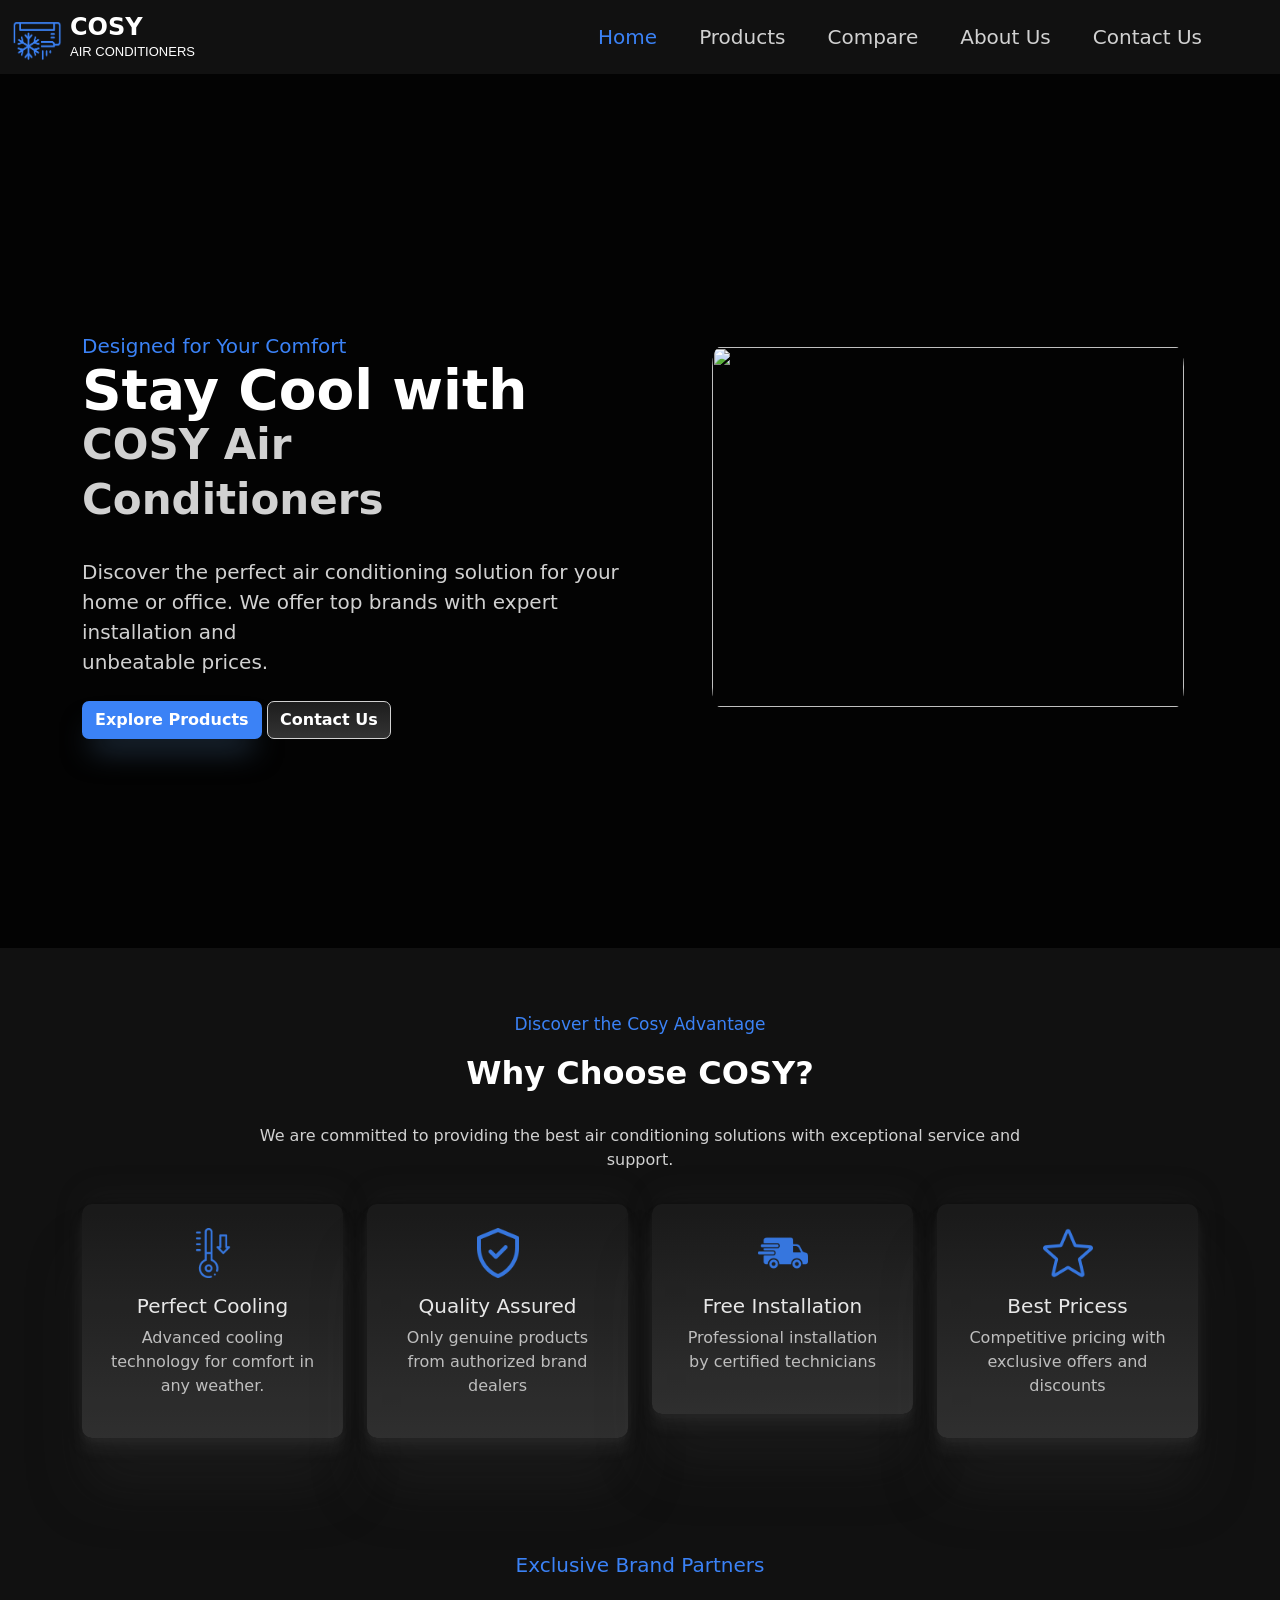
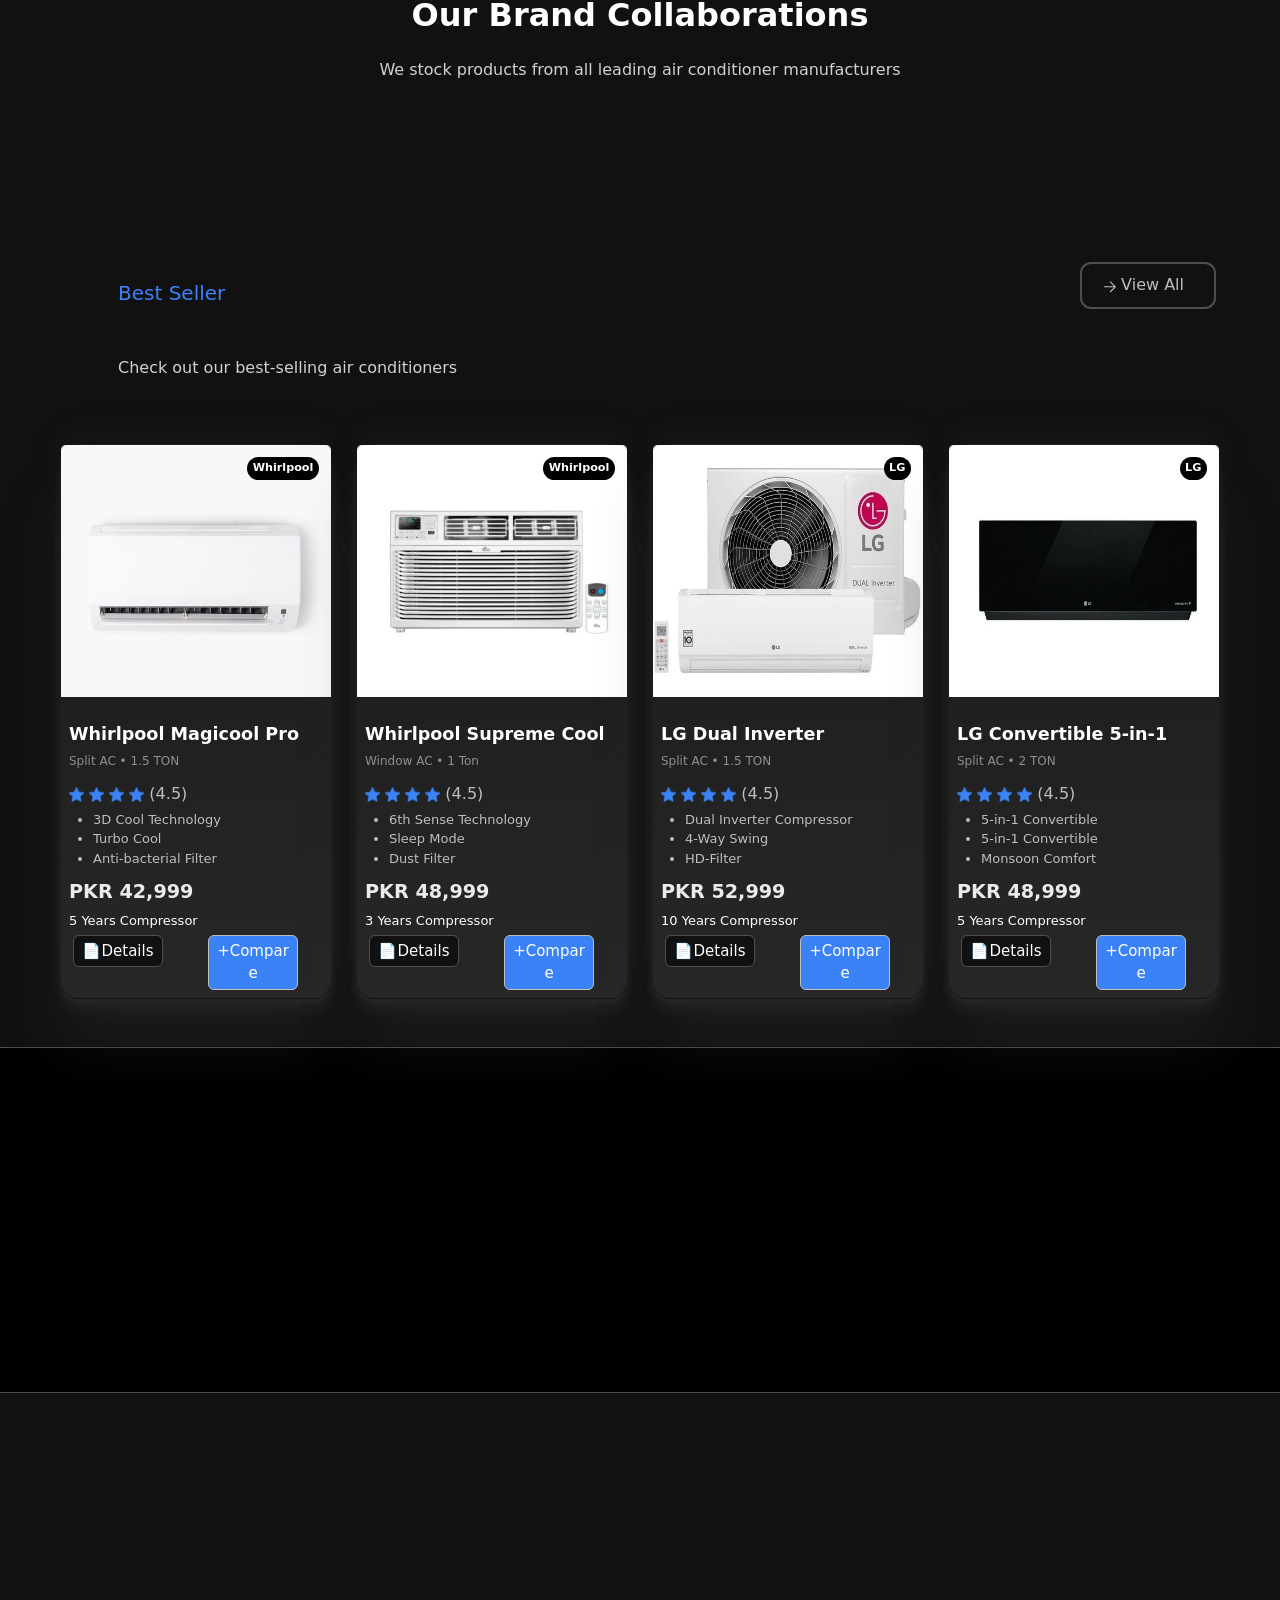
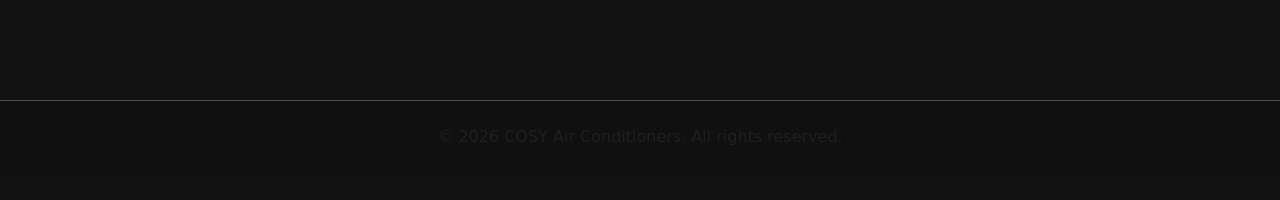
==== index.html @ 0a673ce6 "version" ====
<!DOCTYPE html>
<html lang="en">
<head>
    <meta charset="UTF-8">
    <meta name="viewport" content="width=device-width, initial-scale=1.0">
    <title>COSY AIR CONDITIONERS</title>
    <link href="https://cdn.jsdelivr.net/npm/bootstrap@5.0.2/dist/css/bootstrap.min.css" rel="stylesheet" integrity="sha384-EVSTQN3/azprG1Anm3QDgpJLIm9Nao0Yz1ztcQTwFspd3yD65VohhpuuCOmLASjC" crossorigin="anonymous">
    <link rel="stylesheet" href="Styles.css">
    <link href="https://unpkg.com/aos@2.3.1/dist/aos.css" rel="stylesheet">

</head>
<body style=" background-color: rgb(17, 17, 17);">
    <script src="https://cdn.jsdelivr.net/npm/bootstrap@5.0.2/dist/js/bootstrap.bundle.min.js" integrity="sha384-MrcW6ZMFYlzcLA8Nl+NtUVF0sA7MsXsP1UyJoMp4YLEuNSfAP+JcXn/tWtIaxVXM" crossorigin="anonymous"></script>
    <script src="jquery-3.7.1.min.js"></script>
    <script src="script.js"></script>

    <!-- Nabar Start  -->
    <nav >
      <nav class="navbar navbar-expand-lg navbar-dark fixed-top "id=navbar data-aos="fade-down">
      <div class="container-fluid">
  <img  class="nav-logo mt-2 " src="LOGO (1).png" alt="Logo">
        <a class="navbar-brand ms-2" href="#" id="navbar-brand"><h4 class="logo-head mb-0 mt-0">COSY</h4><p class="logo-text mb-0 mt-0 ">AIR CONDITIONERS</p></a>
        
        <button class="navbar-toggler me-3" type="button" data-bs-toggle="collapse" data-bs-target="#navbarNavAltMarkup" aria-controls="navbarNavAltMarkup" aria-expanded="false" aria-label="Toggle navigation">
          <span class="navbar-toggler-icon"></span>
        </button>
        <div class="collapse navbar-collapse" id="navbarNavAltMarkup">
          <div class="navbar-nav ms-auto me-5" id="navbar-nav">
            <a class="nav-link active" aria-current="page" href="Index.html" id="nav-link-active">Home</a>
            <a class="nav-link active" aria-current="page" href="Products.html" id="nav-link">Products</a>
            <a class="nav-link active" aria-current="page" href="Compare.html" id="nav-link">Compare</a>
            <a class="nav-link active" aria-current="page" href="About us.html" id="nav-link">About Us</a>
            <a class="nav-link active" aria-current="page" href="Contact us.html" id="nav-link">Contact Us</a>
        
          </div>
        </div>
      </div>
    </nav>
    </nav>
    <!-- Nabar End  -->

    <!-- Hero Section Start -->  
      <section class="  hero pt-5">
  <div class="container-fluid img-overlay">
     <div class="container">
      <div class="row">
      
         <!-- Leftt Side  -->

        <div class="col-md-6" id="hero-left-side">

    
    <p class="hero-strip  mb-1 " data-aos="fade-up"
    data-aos-anchor-placement="center-bottom">Designed for Your Comfort</p>
    <h1 class="hero-h1 mt-1 m" data-aos="fade-up"
    data-aos-anchor-placement="center-bottom">Stay Cool with<br> <span class="hero-span ">COSY Air <br> Conditioners</span></h1>
    <br>
    <p class="hero-para mb-4" data-aos="fade-up"
    data-aos-anchor-placement="center-bottom">Discover the perfect air conditioning solution for your home or office. We offer top brands with expert installation and<br> unbeatable prices.<p>
            <button data-aos="flip-left"
            data-aos-anchor-placement="center-bottom"  type="button" class="btn sub-btn1 ">
        <a class="compare-btn" href="Products.html">Explore Products </a>
        </button>
           <button data-aos="flip-right"
           data-aos-anchor-placement="center-bottom" type="button" class="btn sub-btn2 ">
        <a class=" contact-btn" href="Contact us.html"> Contact Us</a>
        </button>
 


        </div>

         <!-- Right Side  -->

        <div class="col-md-6 ms-5   " id="hero-right-side">
          <div class="container">
            <div class="row">
              <div class="col-md-12"></div>
              <img src="https://i.pinimg.com/736x/30/86/24/308624066926e980fd1c8924af1fbe04.jpg" alt="" clasS="hero-right-img mt-3" data-aos="fade-left">
            </div>
          </div>
        </div>


      </div>
     </div>

</div>
  </section>
    <!-- Hero Section End -->

     <!-- Home Card Start  -->
       <section class="home-card mt-5 mb-3">
  <p class="home-card-strip mt-3" data-aos="fade-up">Discover the Cosy Advantage</p>
  
    <h2 class="home-card-h2 " data-aos="fade-up">Why Choose COSY?</h2>
    <br>
    <p class="home-card-para " data-aos="fade-up">We are committed to providing the best air conditioning solutions with exceptional service and  <br> support.</p>
    
    </section>
<!-- card  -->
      <section>
        
          <div class="container" id="card-container">
            <div class="row g-4" id="row-card">

<!-- card-1 -->

              <div class="col-12 col-md-3" id="detail-card" data-aos="zoom-in-up">
<div class="like-dislike-container" id="home-card">
  <img  class="card-icon mb-3" src="thermometer.png" alt="">
	<h5 class="text-head">Perfect Cooling </h5>
	<p class="text-content">Advanced cooling technology for comfort in any weather.</p>				

</div>
</div>
<!-- card-2 -->

              <div class="col-12 col-md-3" id="detail-card" data-aos="zoom-in-up">
<div class="like-dislike-container "id="home-card">
  <img  class="card-icon mb-3" src="verified.png" alt="">
	<h5 class="text-head">Quality Assured </h5>
	<p class="text-content">Only genuine products from authorized brand dealers</p>				

</div>
</div>
<!-- card-3 -->

              <div class="col-12 col-md-3" id="detail-card" data-aos="zoom-in-up">
<div class="like-dislike-container" id="home-card">
  <img  class="card-icon mb-3" src="delivery-van.png" alt="">
	<h5 class="text-head">Free Installation </h5>
	<p class="text-content">Professional installation by certified technicians</p>				

</div>
</div>
<!-- card-4 -->

              <div class="col-12 col-md-3"id="detail-card" data-aos="zoom-in-up">
<div class="like-dislike-container"id="home-card">
  <img  class="card-icon mb-3" src="star.png" alt="">
	<h5 class="text-head">Best Pricess</h5>
	<p class="text-content">Competitive pricing with exclusive offers and discounts</p>				

</div>
</div>


</div>
</div>
</section>
     <!-- Home Card End  -->


     <!-- partner brands start -->
      <section class="partner-brands mt-5 pb-5 pt-5 ">
  <p class="brands-strip mt-3" data-aos="fade-up">Exclusive Brand Partners</p>
    <h2 class="brands-h2 mb-0" data-aos="fade-up">Our Brand Collaborations</h2>
    <br>
    <p class="brands-para mb-4 " data-aos="fade-up">We stock products from all leading air conditioner manufacturers</p>
    <div class="brands-btn ">
  <a href="Products.html">   <button class="brands" data-aos="zoom-in-up">Whirlpool</button> </a> 
    <a href="Products.html">  <button class="brands" data-aos="zoom-in-up">LG</button></a> 
   <a href="Products.html">  <button class="brands" data-aos="zoom-in-up">Samsung</button></a> 
   <a href="Products.html">  <button class="brands" data-aos="zoom-in-up">Daikin</button></a> 
    <a href="Products.html">  <button class="brands" data-aos="zoom-in-up">Voltas</button></a> 
   <a href="Products.html">  <button class="brands" data-aos="zoom-in-up">Blue Star</button></a> 
  </div>


    </section>

     <!-- partner brands end -->

     <!-- Featured Product  -->
      <section class="featured products">
      <div class="container">
        <div class="row">
<div class="col-lg-10 col-md-12 col-12 ps-lg-5 mt-md-5">
         <div class="Feature-text  ">
  <p class="brands-strip mt-3" data-aos="fade-up">Best Seller</p>

    <h2 class="Feature-h2 " data-aos="fade-up">Featured Products</h2>
    <br>
    <p class="Feature-para mt-0   " data-aos="fade-up">Check out our best-selling air conditioners</p>
    
         </div>
    </div>

    <div class="col-lg-2 col-md-12 col-12">
      <div class="view-all-btn mt-5 ms-5">
<button class="view-all">

  
  <svg xmlns="http://www.w3.org/2000/svg" fill="none" viewBox="0 0 24 24" stroke-width="1.5" stroke="currentColor" class="w-6 h-6">
    <path stroke-linecap="round" stroke-linejoin="round" d="M4.5 12h15m0 0l-6.75-6.75M19.5 12l-6.75 6.75"></path>
  </svg>

  <a href="Products.html" class="view-link">
  <div class="text-btn">
    
    View All
  </div>
</a>
</button>
</div>
    </div>
    </div>
    </div>
     </section> 


     <!-- cards  -->
      <div class="row mt-5 mb-5 ms-5 me-5"  data-aos="fade-up">


        <!-- card 1 -->
        <div class="col-md-3">
          <div class="card" id="cards" >
            <img src="product 1.jpeg" class="card-img-top" alt="..." id="card-img">
         
              <div class="card__content">
    <div class="card__badge">Whirlpool</div>
    <div class="card__text">
      <p class="card__title ms-2 mt-4">Whirlpool Magicool Pro</p>
      <p class="card__description ms-2">Split AC • 1.5 TON</p>
      <p class="rate-stars mb-0 ms-2 mt-2">
        <img src="Cards rating star.png" alt="" class="star-rating"> 
        <img src="Cards rating star.png" alt="" class="star-rating">
        <img src="Cards rating star.png" alt="" class="star-rating">
        <img src="Cards rating star.png" alt="" class="star-rating">   (4.5)

      </p>
      <ul class="card-list mb-0  ">
        <li>3D Cool Technology</li>
        <li>Turbo Cool</li>
        <li>Anti-bacterial Filter</li>
      </ul>
        
      <h3 class="card__price mt-2 mb-1 ms-2">PKR 42,999</h3>

      <p class="caption mb-0 ms-2">5 Years Compressor</p>
      <div class="btn-div pb-2">
        <div class="container">
          <div class="row" id=>
            <div class="col-md-6">
      <button type="button" class="btn-card-1 pt-1 pb-1 ">📄Details</button>

            </div>

            <div class="col-md-6">
              <a href="Compare.html">
      <button type="button" class="btn-card-2 pt-1 pb-1 ">+Compare</button>
    </a>
              
            </div>

          </div>
        </div>
      </div>
 
 
    </div>
  </div>

          </div>

        </div>
        <!-- card 1 -->

          <!-- card 2 -->
        <div class="col-md-3">
          <div class="card" id="cards" >
            <img src="product 2.jpeg" class="card-img-top" alt="..." id="card-img">
         
              <div class="card__content">
    <div class="card__badge">Whirlpool</div>
    <div class="card__text">
      <p class="card__title ms-2 mt-4"> Whirlpool Supreme Cool</p>
      <p class="card__description ms-2"> Window AC • 1 Ton</p>
      <p class="rate-stars mb-0 ms-2 mt-2">
        <img src="Cards rating star.png" alt="" class="star-rating"> 
        <img src="Cards rating star.png" alt="" class="star-rating">
        <img src="Cards rating star.png" alt="" class="star-rating">
        <img src="Cards rating star.png" alt="" class="star-rating">   (4.5)

      </p>
     
      <ul class="card-list mb-0  ">
        <li>6th Sense Technology</li>
        <li>Sleep Mode</li>
        <li>Dust Filter</li>
      </ul>
        
      <h3 class="card__price  mt-2 mb-1 ms-2">PKR  48,999</h3>

      <p class="caption mb-0 ms-2">3 Years Compressor</p>
      <div class="btn-div pb-2">
        <div class="container">
          <div class="row">
            <div class="col-md-6">
      <button type="button" class="btn-card-1 pt-1 pb-1 ">📄Details</button>

            </div>

            <div class="col-md-6">
              <a href="Compare.html">
                <button type="button" class="btn-card-2 pt-1 pb-1 ">+Compare</button>
              </a>
              
            </div>

          </div>
        </div>
      </div>
 
 
    </div>
  </div>

          </div>

        </div>
          <!-- card 2 -->

            <!-- card 3 -->
                  <div class="col-md-3">
          <div class="card" id="cards" >
            <img src="product 3.jpeg" class="card-img-top" alt="..." id="card-img">
         
              <div class="card__content">
    <div class="card__badge">LG</div>
    <div class="card__text">
      <p class="card__title ms-2 mt-4">LG Dual Inverter</p>
      <p class="card__description ms-2">Split AC • 1.5 TON</p>
      <p class="rate-stars mb-0 ms-2 mt-2">
        <img src="Cards rating star.png" alt="" class="star-rating"> 
        <img src="Cards rating star.png" alt="" class="star-rating">
        <img src="Cards rating star.png" alt="" class="star-rating">
        <img src="Cards rating star.png" alt="" class="star-rating">   (4.5)

      </p>
      <ul class="card-list mb-0  ">
        <li> Dual Inverter Compressor </li>
        <li> 4-Way Swing</li>
        <li> HD-Filter </li>
      </ul>
        
      <h3 class="card__price  mt-2 mb-1 ms-2">PKR 52,999</h3>

      <p class="caption mb-0 ms-2">10 Years Compressor</p>
      <div class="btn-div pb-2">
        <div class="container">
          <div class="row">
            <div class="col-md-6">
      <button type="button" class="btn-card-1 pt-1 pb-1 ">📄Details</button>

            </div>

            <div class="col-md-6">
              <a href="Compare.html">
                <button type="button" class="btn-card-2 pt-1 pb-1 ">+Compare</button>
              </a>
            </div>

          </div>
        </div>
      </div>
 
 
    </div>
  </div>

          </div>

        </div>
        <!-- card 3 -->

          <!-- card 4 -->
                 <div class="col-md-3">
          <div class="card" id="cards" >
            <img src="product 4.jpeg" class="card-img-top" alt="..." id="card-img">
         
              <div class="card__content">
    <div class="card__badge">LG</div>
    <div class="card__text">
      <p class="card__title ms-2 mt-4">LG Convertible 5-in-1</p>
      <p class="card__description ms-2">Split AC • 2 TON</p>
      <p class="rate-stars mb-0 ms-2 mt-2">
        <img src="Cards rating star.png" alt="" class="star-rating"> 
        <img src="Cards rating star.png" alt="" class="star-rating">
        <img src="Cards rating star.png" alt="" class="star-rating">
        <img src="Cards rating star.png" alt="" class="star-rating">  (4.5)
      </p>
      <ul class="card-list mb-0  ">
        <li>5-in-1 Convertible</li>
        <li>5-in-1 Convertible</li>
        <li>Monsoon Comfort</li>
      </ul>
        
      <h3 class="card__price mt-2 mb-1 ms-2">PKR 48,999</h3>

      <p class="caption mb-0 ms-2">5 Years Compressor</p>
      <div class="btn-div pb-2">
        <div class="container">
          <div class="row">
            <div class="col-md-6">
      <button type="button" class="btn-card-1 pt-1 pb-1 ">📄Details</button>

            </div>

            <div class="col-md-6">
              <a href="Compare.html">
                <button type="button" class="btn-card-2 pt-1 pb-1 ">+Compare</button>
              </a>
              
            </div>

          </div>
        </div>
      </div>
 
 
    </div>
  </div>

          </div>

        </div>
          <!-- card 4-->



      </div>

    <!-- cards  -->


      
      <!-- Featured Product  -->

        <!-- Sub-footer Start -->

 <section class="sub-footer  pt-5 mt-5  pb-5">

  <p class="brands-strip mt-3" data-aos="fade-up"> Helping You Choose Better</p>
  
    <h2 class="sub-footer-h2  mb-0" data-aos="fade-up" >Need Help Choosing?</h2>
    <br>
    <p class="sub-footer-para mb-4 " data-aos="fade-up">Our expert team is here to help you find the perfect air conditioner for your space. Contact us <br> for personalized recommendations<p>
      <button  type="button" class="btn sub-btn1" data-aos="flip-left">
        <a class="compare-btn" href="Compare.html">Compare Product</a>
        </button>
           <button  type="button" class="btn sub-btn2" data-aos="flip-right">
        <a class=" contact-btn" href="Contact us.html"> Get in Touch</a>
        </button>
    
 


  </section>

    <!-- Sub-footer End -->

    <!--  Main-Footer Start  -->
<footer class="text-center text-lg-start  text-muted pt-3" style="  background-color: rgb(17, 17, 17); border-top: 1px solid rgb(78, 78, 78);" >
  <!-- Section: Social media -->

  <!-- Section: Links  -->
  <section class="">
    <div class="container text-left text-md-start mt-5 ">
      <!-- Grid row -->
      <div class="row mt-3">
        <!-- Grid column -->
        <div class="col-lg-6 col-md-12 col-12 ms-0 " id="company-section" data-aos="fade-up">
          <!-- Content -->
          <h4 class="text-uppercase fw-bold mb-0 " >
            <i class="fas fa-gem me-0"></i>COSY
          </h4>
          <h5 class=" text-uppercase mb-3"> Air Conditioners</h5>
          <p class="footer-text">
          Your trusted partner for premium air conditioning solutions. We offer <br> a wide range of ACs from top brands with expert installation and after-<br>sales service
          </p>
        </div>
        <!-- Grid column -->

        <!-- Grid column -->
        <!-- <div class="col-md-2 col-lg-2 col-xl-2 mx-auto mb-4">
    
        </div> -->
        <!-- Grid column -->

        <!-- Grid column -->
        <div class="col-lg-3 col-md-12 col-12" data-aos="fade-up">
          <!-- Links -->
          <h6 class="text-uppercase fw-bold mb-4 ">
            Quick links
          </h6>
          <p  class="footer-text">
            <a href="Index.html" class="text-reset" id="home" >Home</a>
          </p>
          <p class="footer-text">
            <a href="Products.html" class="text-reset">Products</a>
          </p>
          <p class="footer-text">
            <a href="Compare.html" class="text-reset">Compare</a>
          </p>
          <p class="footer-text">
            <a href="About us.html" class="text-reset">About Us</a>
          </p>
             <p class="footer-text">
            <a href="Contact us.html" class="text-reset">Contact Us</a>
          </p>
        </div>
        <!-- Grid column -->

        <!-- Grid column -->
        <div class="col-lg-3 col-md-12 col-12" data-aos="fade-up">
          <!-- Links -->
          <h6 class="text-uppercase fw-bold mb-4">Contact</h6>
          <p class="footer-text"><i class="fas fa-home me-3"></i> 123 Cooling Street, AC Market,</p>
          <p class="footer-text">
            <i class="fas fa-envelope me-3"></i>
            info@example.com
          </p>
          <p class="footer-text" style="color: rgb(59, 130, 246);"><i class="fas fa-phone me-3"></i> + 01 234 567 88</p>
          <p class="footer-text" style="color: rgb(59, 130, 246);"><i class="fas fa-print me-3"></i> + 01 234 567 89</p>
        </div>
        <!-- Grid column -->
      </div>
      <!-- Grid row -->
    </div>
  </section>
  <!-- Section: Links  -->

  <!-- Copyright -->
  <div class="text-center p-4" style="background-color: rgba(0, 0, 0, 0.05); border-top: 1px solid rgb(78, 78, 78);">
    © 2026 COSY Air Conditioners. All rights reserved.
    <!-- <a class="text-reset fw-bold" href="https://mdbootstrap.com/"> COSY Air Conditioners. All rights reserved.</a> -->
  </div>
  <!-- Copyright -->
</footer>
    <!-- Main-Footer End  -->
    <script src="https://unpkg.com/aos@2.3.1/dist/aos.js"></script>
    <script>
      AOS.init();
    </script>
</body>
</html>
---- Styles.css ----
*{
  
  text-decoration: none;

}

/* =================  Home page CSS  ================= */


/*======= Navbar CSS =======*/
.nav-logo{
  width: 50px;
  height: 40px;
 
}
  .logo-head{
    font-weight: bold;
    
  }
  .logo-text{
    font-weight: 100;
    font-size: 13px;
    font-family: 'Gill Sans', 'Gill Sans MT', Calibri, 'Trebuchet MS', sans-serif;
  }

#navbar{
  background-color:rgb(17, 17, 17) ;
  
}


.navbar-toggler{
border: none;

}


.navbar-toggler-icon{
height: 20px;
width: 20px;
}
#navbar-nav{
  gap: 6px;
}
#navbar-brand{
  color: white;
  font-weight: bold;
  font-size: 17;
}

#nav-link{

  color: rgb(209, 209, 209);
  font-weight: 400;
 padding: 6px 18px;
 font-size: 20px;
  
}
#nav-link:hover{
  
  color:rgb(59, 130, 246);
  border-radius: 6px;
 padding: 6px 18px;

}
#nav-link-active{
 font-size: 20px;

  font-weight: 400;
 padding: 6px 18px;
 color:rgb(59, 130, 246);

 padding: 6px 18px;
  
}

/*======= Navbar CSS =======*/


/*======= Hero section CSS =======*/

.hero{
  width: 100%;


  background-image: url(https://i.pinimg.com/1200x/a2/39/94/a23994071dffbfa334f370341080cb1c.jpg);
  color: white;
  /* text-align: center; */
  background-size: cover;
  /* background-position:center; */
  display: flex;
flex-direction: column;
  justify-content: center;
  align-items: start;

}
.hero-logo{
  width: 30px;
  height: 20px;
}
.img-overlay{
  width: 100%;
  height: 100vh;
  background-color:rgb(0, 0, 0, 0.8) ;
  display: flex;
  flex-direction: column;
  justify-content: center;
  align-items: start;
  padding-top: 90px;

}


  

.hero-h1{
  font-size: 55px;
/* font-family:'Franklin Gothic Medium', 'Arial Narrow', Arial, sans-serif; */
  font-weight:bold;
   color: white; 
   line-height: 50px;

  
}
.hero-span{
  font-size: 42px;
/* font-family:'Franklin Gothic Medium', 'Arial Narrow', Arial, sans-serif; */
  font-weight:bold;
  color: rgb(209, 209, 209);
   line-height: 50px;

  
}

  .hero-para{
/* font-family:'Segoe UI', Tahoma, Geneva, Verdana, sans-serif; */
font-size: 20px;
  color: rgb(209, 209, 209);

  }
  .hero-strip{
    /* font-family:Verdana, Geneva, Tahoma, sans-serif; */
font-size: 20px;
font-weight: 400;
color:rgb(59, 130, 246);
 
  
  

  }

  #hero-right-side{
    width: 520px;    
  }

.hero-right-img{
   
 
  height: 40vh;
  border-radius: 20px;
}



/*======= Hero section CSS =======*/


/*======= Home Detail Cards CSS =======*/

.home-card{
  width: 100%;
  color:white ;
  text-align: center;
  background-size: cover;
  /* background-position:center; */
  display: flex;
flex-direction: column;
  justify-content: center;
  align-items: center;

}

.home-card-strip{
    /* font-family:Verdana, Geneva, Tahoma, sans-serif; */
font-size: 17px;
font-weight: 400;
color:rgb(59, 130, 246);
 

  }
.home-card-h2{
  font-weight: bold;
}
.home-card-h2:hover{
  color:rgb(59, 130, 246);
 
}
.home-card-para{
  color:rgb(209, 209, 209) ;

}
#detail-card {

  transition: transform 0.4s ease;
}

#detail-card:hover{
  transform: scale(1.1);



}




/* cards  */
/* From Uiverse.io by Li-Deheng */ 
.like-dislike-container {
  --dark-grey: #c2c1c1;
  --middle-grey: #767676;
  --lightest-grey: linear-gradient(#1b1b1b,#333333);
  --border-radius-main: 10px;
  --border-radius-icon: 50px;
  position: relative;
  display: flex;
  text-align: center;
  flex-direction: column;
  align-items: center;
  cursor: default;
  color: var(--dark-grey);
  opacity: .9;
  margin: auto;
  padding: 1.5rem;
  font-weight: 600;
  background: var(--lightest-grey);
  max-width: max-content;
  border-radius: var(--border-radius-main);
  box-shadow: rgba(53, 53, 53, 0.25) 0px 54px 55px, rgba(73, 73, 73, 0.12) 0px -12px 30px, rgba(73, 73, 73, 0.12) 0px 4px 6px, rgba(110, 110, 110, 0.17) 0px 12px 13px, rgba(0, 0, 0, 0.09) 0px -3px 5px;;
  transition: .2s ease all;
}

.like-dislike-container:hover {
  box-shadow: rgba(53, 53, 53, 0.25) 0px 54px 55px, rgba(73, 73, 73, 0.12) 0px -12px 30px, rgba(73, 73, 73, 0.12) 0px 4px 6px, rgba(110, 110, 110, 0.17) 0px 12px 13px, rgba(0, 0, 0, 0.09) 0px -3px 5px;;


}

.like-dislike-container .tool-box {
  position: absolute;
  display: flex;
  align-items: center;
  justify-content: center;
  width: 2.5rem;
  height: 2.5rem;
  top: 0;
  right: 0;
  border-radius: var(--border-radius-main);
  
}

.like-dislike-container .btn-close {
  display: flex;
  align-items: center;
  justify-content: center;
  text-align: center;
  width: .8rem;
  height: .8rem;
  color: transparent;
  font-size: 0;
  cursor: pointer;
  background-color: #ff000080;
  border: none;
  border-radius: var(--border-radius-main);
  transition: .2s ease all;
  
}

.like-dislike-container .btn-close:hover {
  width: 1rem;
  height: 1rem;
  font-size: 1rem;
  color: #ffffff;
  background-color: #ff0000cc;
  box-shadow: var(--shadow-active);
  
}

.like-dislike-container .btn-close:active {
  width: .9rem;
  height: .9rem;
  font-size: .9rem;
  color: #ffffffde;
  --shadow-btn-close: 0 3px 3px 0 #00000026;
  box-shadow: var(--shadow-btn-close);

}


  #home-card:hover{

  border: 1px solid rgb(59, 130, 246) ;
  }
  .text-head{
    color: white;
  }
  .text-content{
    font-weight: 100;
    color: rgb(209, 209, 209);
  }
  .card-icon{

    width: 50px;
    height: 50px;
  }

/*======= Home Detail Cards CSS =======*/


/*======= Home Products CSS =======*/

.partner-brands{
  width: 100%;

  color:white ;
  text-align: center;
  background-size: cover;
  /* background-position:center; */
  display: flex;
flex-direction: column;
  justify-content: center;
  align-items: center;

}
.brands-strip{
    /* font-family:Verdana, Geneva, Tahoma, sans-serif; */
font-size: 20px;
font-weight: 400;
   color:rgb(59, 130, 246); 
  
  

  }
.brands-h2{
  font-weight: bold;
}

.brands-para{
color: rgb(209, 209, 209);

}
.brands-btn{
  display: flex;
gap: 40px;
flex-wrap: wrap;

  
}



/* btn  */
/* From Uiverse.io by e-coders */ 
.brands {
  --lightest-grey: linear-gradient(#000000,#222222);

 appearance: none;
 border-radius: 0.900rem;
 box-sizing: border-box;
  color:rgb(190, 190, 190);


 cursor: pointer;
 display: inline-block;
 font-family: Roobert,-apple-system,BlinkMacSystemFont,"Segoe UI",Helvetica,Arial,sans-serif,"Apple Color Emoji","Segoe UI Emoji","Segoe UI Symbol";
 font-size: 16px;
 background: var(--lightest-grey);
 
 border: 1px solid rgb(190, 190, 190);
 font-weight: 600;
 line-height: normal;
 margin: 0;
 min-height: 3.75em;
 min-width: 0;
 outline: none;
 padding: 1em 2.3em;
 text-align: center;
 text-decoration: none;
 transition: all 300ms cubic-bezier(.23, 1, 0.32, 1);
 user-select: none;
 -webkit-user-select: none;
 touch-action: manipulation;
 will-change: transform;
}

.brands:disabled {
 pointer-events: none;
}

.brands:hover {
  background-color: transparent;

 color: #fff;

border: 1px solid rgb(59, 130, 246);


 box-shadow: rgba(0, 0, 0, 0.25) 0 8px 15px;
 transform: translateY(-2px);
}

.brands:active {
 box-shadow: none;
 transform: translateY(0);
}
/* btn  */


/*======= Home Products CSS =======*/


/*======= Feature Products CSS =======*/


.Feature-text{
  color:white;
  width: 100%;
margin-left: 0px;
  text-align: left;
  background-size: cover;
  /* background-position:center; */
  display: flex;
flex-direction: column;
  justify-content: center;
  align-items: start;

}
.Feature-h2{
  font-weight: bolder;
  line-height: 0;
}
.Feature-h2:hover{ 
  color: rgb(59, 130, 246);

}
.Feature-para{
color: rgb(209, 209, 209);


}
/* Learn More btn  */
/* From Uiverse.io by reshades */ 


.view-all {
color: white;
  background-color:transparent;
  border: 2px solid  rgb(78, 78, 78);
  
  width: 8.5em;
  height: 2.9em;
  border-radius: 11px;
  text-align: right;
  transition: all 0.6s ease;
}

.view-all:hover {
background-color: rgb(209, 209, 209);
  /* border: 1px solid  rgb(59, 130, 246); */
color:rgb(17, 17, 17); 
  cursor: pointer;
}

.view-all svg {
  width: 1.1em;

  margin: 0.3em 0.8em 1em;
  position: absolute;
  display: flex;
  transition: all 0.6s ease;
  color:rgb(190, 190, 190);



}
.view-all:hover a{
  color: rgb(17, 17,17);
}

.view-all:hover svg {
  transform: translateX(5px);
color:rgb(17, 17, 17); 


}

.text-btn {
  margin: 0 1.5em;

}
.view-link{
  text-decoration: none;
  color:rgb(190, 190, 190);

}






/*==== Cards CSS ====*/

#cards{
  background: linear-gradient(rgb(26, 26, 26),rgb(39, 39, 39));
  border-radius: 20px;
  transition: transform 0.4s ease;
  box-shadow: rgba(53, 53, 53, 0.25) 0px 54px 55px, rgba(73, 73, 73, 0.12) 0px -12px 30px, rgba(73, 73, 73, 0.12) 0px 4px 6px, rgba(110, 110, 110, 0.17) 0px 12px 13px, rgba(0, 0, 0, 0.09) 0px -3px 5px

  }


  .card__badge {
  position: absolute;
  top: 12px;
  right: 12px;
  background:rgb(0, 0, 0);
  color:rgb(255, 255, 255) ;
  padding: 0.25em 0.5em;
  border-radius: 999px;
  font-size: 0.7em;
  font-weight: 700;


}

#cards:hover{
  transform: scale(1.1);
box-shadow: rgba(46, 46, 46, 0.48) 6px 2px 16px 0px, rgba(70, 70, 70, 0.8) -6px -2px 16px 0px;

}

.card-img-top{
  height: 28vh;
}


.card__text {
  display: flex;
  flex-direction: column;
  gap: 0.25em;
}

.card__title {
  color: white;
  font-size: 1.1em;
  margin: 0;
  font-weight: 700;
  transition: all 0.3s ease;
}

.star-rating{
  width: 15px;
  height: 15px;
}
.rate-stars{
  color: rgb(190, 190, 190);
}
.card__description {
  color: rgb(190, 190, 190);
  font-size: 0.75em;
  margin: 0;
  opacity: 0.7;
  transition: all 0.3s ease;
}

.card__footer {
  display: flex;
  justify-content: space-between;
  
  align-items: center;
  margin-top: auto;
}
.card-list{
  font-size: 13px;
  color: rgb(190, 190, 190);

}
.card__price {
  font-weight: 700;
  color: rgb(235, 235, 235);

  font-size: 1.2em;
  transition: all 0.3s ease;
}
.caption{
  font-size: 13px;
  color: rgb(255, 255, 255);


}
.btn-card-1{
  font-weight: 400; 
  font-size: 15px;
  background-color:rgb(17, 17, 17);
  color: white;
  border: 1px solid rgb(78, 78, 78);
  width: 90px; 
margin-left:0 ;
border-radius: 6px;

}
.btn-card-1:hover{ 
  border: 1px solid rgb(59, 130, 246);


}

.btn-card-2{
  font-weight: 400; 
  font-size: 15px;
  color: white;
  background-color: rgb(59, 130, 246);
  border: 1px solid rgb(190, 190, 190);
  width: 90px; 
  border-radius: 6px;

}
.btn-card-2:hover{ 
  background-color: rgb(17, 17, 17);
  border: 1px solid rgb(59, 130, 246);
  color: white;
}
#btn-container{
  margin-left: 0;
}





/*====  Cards CSS ====*/

/*======= Feature Products CSS =======*/


/*======= Sub Footer CSS =======*/

.sub-footer{
  width: 100%;
background-color: black;
  
  text-align: center;
  background-size: cover;
  /* background-position:center; */
  display: flex;
flex-direction: column;
  justify-content: center;
  align-items: center;

   border-top: 1px solid rgb(78, 78, 78);
   

}
.sub-footer-h2{
  color: white;
  font-size: 30px;
  font-weight: bolder;
  
}
.sub-footer-para{
color: rgb(209, 209, 209);
  
}
.sub-btn1{
  background-color: rgb(59, 130, 246) ;
  border-radius: 7px;
 box-shadow: rgb(38, 57, 77) 0px 20px 30px -10px;
}
.sub-btn1:hover{

  border: 1px solid rgb(59, 130, 246);
  --lightest-grey: linear-gradient(#1d1d1d,#333333);
background: var(--lightest-grey);
  box-shadow: rgb(38, 57, 77) 0px 20px 30px -10px;
}

.sub-btn2{
  --lightest-grey: linear-gradient(#1d1d1d,#333333);
  background: var(--lightest-grey);
  border-radius: 7px;
  

  border: 1px solid rgba(209, 209, 209);
}
.sub-btn2:hover{
  background-color:rgba(46, 46, 46, 0.8) ;
  border: 1px solid rgb(59, 130, 246) ;
}
.compare-btn{
  color:white  ;
  font-weight:600;
  text-decoration: none;
}
.compare-btn:hover{
  color:white  ;

  
}
.contact-btn{
  color:rgb(255, 255, 255);
  font-weight:600;

  text-decoration: none;
}
.contact-btn:hover{
  color:rgb(255, 255, 255);

}

/*======= Sub Footer CSS =======*/



/*======= Main Footer CSS =======*/

.text-reset{
  text-decoration: none;
  

}
.text-reset:hover{
text-decoration: underline solid rgb(59, 130, 246);
  
 }

.text-uppercase{
color:white;

}
.footer-text{
  color: rgb(209, 209, 209);
}

/*======= Main Footer CSS =======*/

/* =================  Home page CSS  ================= */



/* =================  Product page CSS  ================= */



/*======= Hero Section CSS =======*/

.other-hero{
  width: 100%;


  background-image: url(https://i.pinimg.com/1200x/a2/39/94/a23994071dffbfa334f370341080cb1c.jpg);
  color: white;
  background-size: cover;
  /* background-position:center; */
  display: flex;
flex-direction: column;
  justify-content: center;
  align-items: start;

}
.other-img-overlay{
  width: 100%;
  height: 50vh;
  background-color:rgb(0, 0, 0, 0.8) ;
  display: flex;
  flex-direction: column;
  justify-content: center;
  align-items: start;
  padding-top: 90px;

}

.other-hero-strip{
    /* font-family:Verdana, Geneva, Tahoma, sans-serif; */
font-size: 20px;
font-weight: 400;
color:rgb(59, 130, 246);
 

  }
  

.other-hero-h3{
  font-size: 55px;
/* font-family:'Franklin Gothic Medium', 'Arial Narrow', Arial, sans-serif; */
  font-weight:bold;
   color: white; 
   line-height: 5px;

  
}


  .other-hero-para{
/* font-family:'Segoe UI', Tahoma, Geneva, Verdana, sans-serif; */
font-size: 20px;
  color: rgb(209, 209, 209);

  }

/*======= Filter Button CSS =======*/


  .filter-btn {
  padding: 8px 15px;
  margin: 5px;
  border: none;
  background: #ddd;
  cursor: pointer;
  border-radius: 5px;
  transition: 0.3s;
}

.filter-btn:hover {
  background: #999;
  color: white;
}

.filter-btn.active {
  background: #007bff;
  color: white;
}


/*======= Filter Button CSS =======*/




/* =================  Product page CSS  ================= */




/* =================  About page CSS  ================= */


/*======= About Section CSS =======*/
.about-img{
  
  width: 100%; 
  border-radius: 10px;
 
}



.para-about{
  color: rgb(209, 209, 209);
}
.story-title{
  font-size: 22px;
  font-weight: 400;
  color: rgb(59, 130, 246);
}
.heading-texts{
  color: white;
  font-weight: bold;
}



#about-banner{
  width: 100%;
  background-color:black ;
  text-align: center;
  display: flex;
  flex-direction: column;
  justify-content: center;
  align-items: center;

}
#container-row{

  display: flex;
  flex-direction:row;
    gap: 115px;


}

.data-h2{
  font-size: 40px;
  font-weight: bold;
   color: rgb(209, 209, 209); 

}
.data-para{
   color:  rgb(59, 130, 246); 
  

}
#about-data{
  display: flex; 
  flex-direction: column;
   gap: 0px;
}



/*======= About Section CSS =======*/



/*======= About Cards CSS =======*/
.about-card{
  width: 100%;


  color:white;
  text-align: center;
  background-size: cover;
  /* background-position:center; */
  display: flex;
flex-direction: column;
  justify-content: center;
  align-items: center;

}
.about-card-h2{
  font-weight: bold;
}
.about-card-para{color: rgb(209, 209, 209);

}
/*======= About Cards CSS =======*/



/*======= Detailed section  CSS =======*/

.left-box { 
margin-top: 80px;
  
}
.right-box{

  border: 1px solid  rgb(78, 78, 78);
  padding: 15px 15px;
  border-radius: 12px;
}
.about-img{
  
  width: 100%; 
  border-radius: 10px;
}
.time{
  color:rgb(209, 209, 209);

}
.para-about{
 
  color:rgb(209, 209, 209);
}
.story{
  font-size: 18px;
  font-weight: 400;
  color:  rgb(59, 130, 246);
}
.heading-text{
  color:white;
  font-weight: bold;
}
.img-para{
  color:rgb(209, 209, 209);
  font-size: 15px;
}
.img-heading{
  font-size: 19px;
  color: white;
}

/*======= Detailed section  CSS =======*/

/* =================  About page CSS  ================= */



/* =================  Contact Us page CSS  ================= */

#left-row{
  border: 1px solid rgb(78, 78, 78); 

  border-radius: 10px;
  padding: 10px;
  --lightest-grey: linear-gradient(#1f1f1f,#1b1919);
  background: var(--lightest-grey);
}



.box-title{ 
  color: white;
  font-size:21px ;
  font-weight: 600;
}
.box-para{
  color:rgb(209, 209, 209);
font-size: 18xpx;
}
.form-icon{
  width: 18px;
  height: 18px;
}
#right-row{
  --lightest-grey: linear-gradient(#1f1f1f,#1b1919);
  background: var(--lightest-grey);
  border: 1px solid rgb(78, 78, 78); 
  

  border-radius: 10px;
  padding: 10px;
}

#label-name{ 

  color: white;
  font-size:18px ;
  font-weight: 400;
}
.form-control{ 
  background-color: rgb(17, 17, 17);
  
  border: 1px solid  rgb(78, 78, 78);

}
.form-control:hover{ 
  border: 1px solid  rgb(59, 130, 246);

}
.right-title{ 
  color: white;
  font-size:25px ;
  font-weight: 500;
}
#form-btn{
  font-weight: 500; 
  font-size: 20px;
  color: white;
  background-color: rgb(59, 130, 246);
  
  padding-left: 6px;
  padding-right: 6px;
 
}
#form-btn:hover{ 
  --lightest-grey: linear-gradient(#1f1f1f,#1b1919);
  background: var(--lightest-grey);
  border: 1px solid  rgb(59, 130, 246);

}
.send-icon{
  width: 15px;
  height: 15px;
}
.quick-links-btn{
  display: flex;
gap: 20px;
}
.quick-title{
  color: white;
  font-size:18px ;
  font-weight: 600;
}
#quick-btn{
  --lightest-grey: linear-gradient(#1f1f1f,#1b1919);
  background: var(--lightest-grey);
  font-size: 16px;
  border: 1px solid rgb(209, 209, 209);
  color: rgb(209, 209, 209);
}
#quick-btn:hover{
  border: 1px solid  rgb(59, 130, 246);
  color:  rgb(59, 130, 246);

}
.mail-icon{
  width: 15px;
  height: 15px;
}
.quick-para{
  color: rgb(209, 209, 209);


}


/* =================  Contact Us page CSS  ================= */

/* =================  Compare page CSS  ================= */

/* =================  Compare page CSS  ================= */
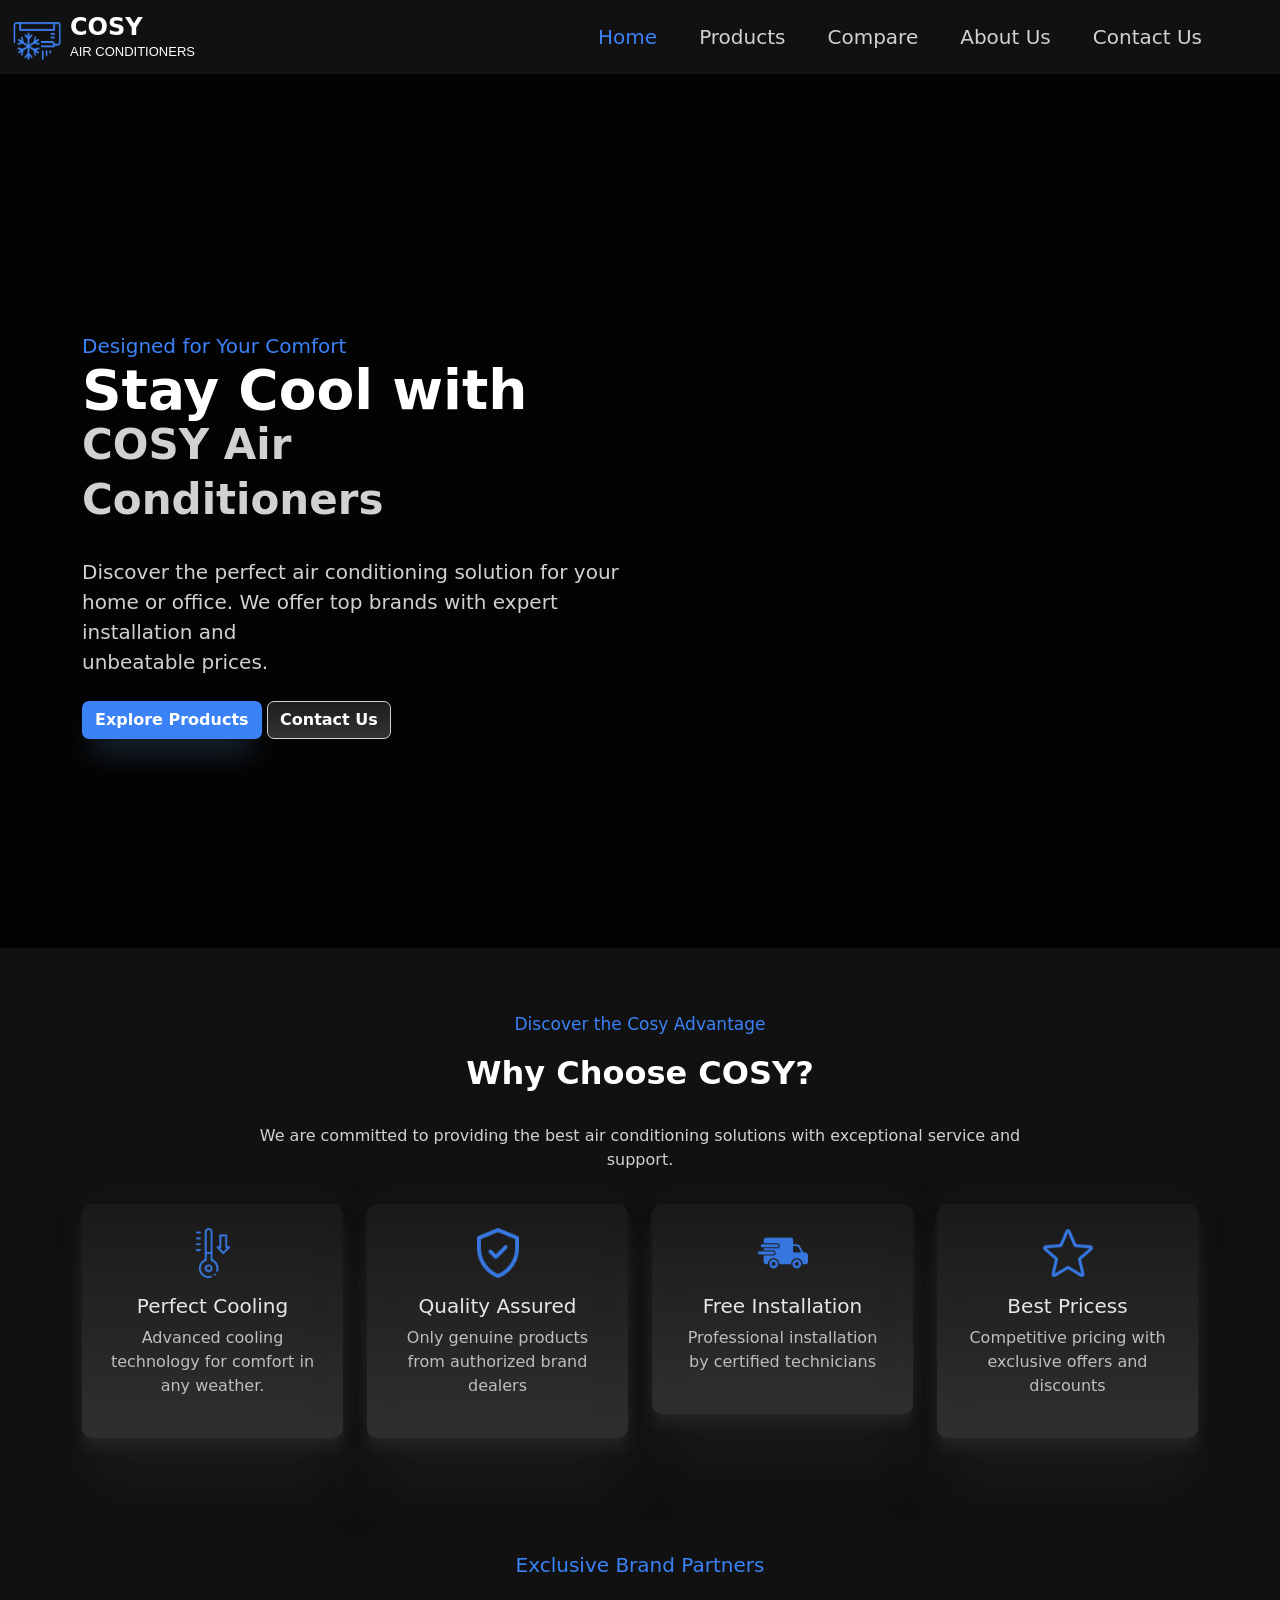
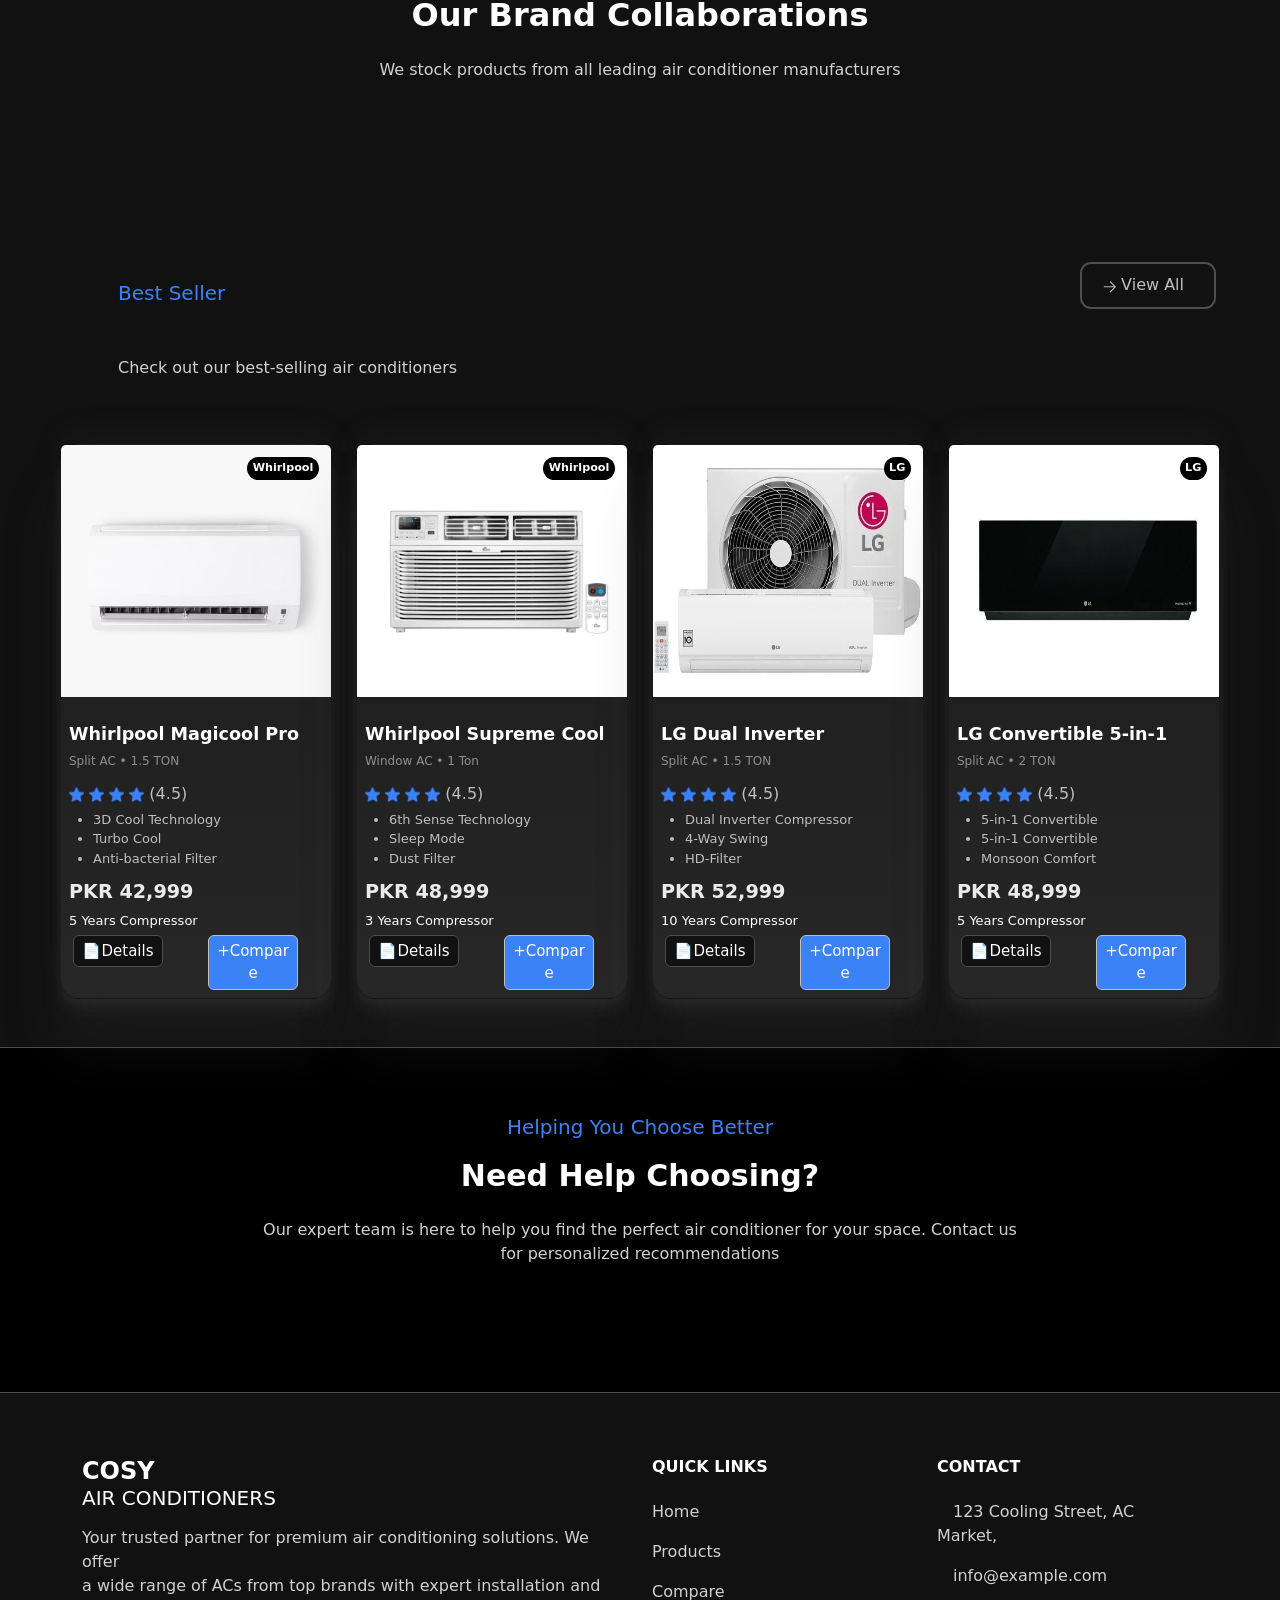
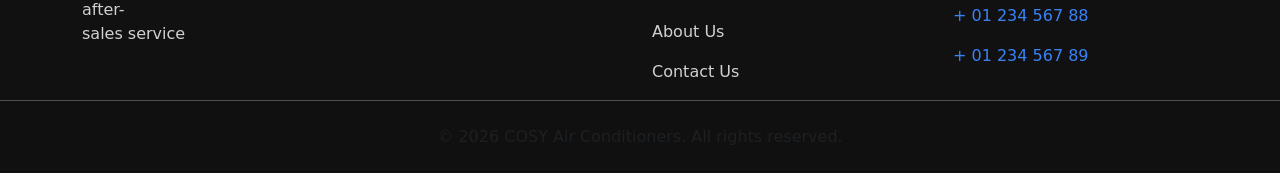
==== commit 4008965e: "new version" ====
--- a/index.html
+++ b/index.html
@@ -70,16 +70,9 @@
 
         </div>
 
-         <!-- Right Side  -->
-
-        <div class="col-md-6 ms-5   " id="hero-right-side">
-          <div class="container">
-            <div class="row">
-              <div class="col-md-12"></div>
-              <img src="https://i.pinimg.com/736x/30/86/24/308624066926e980fd1c8924af1fbe04.jpg" alt="" clasS="hero-right-img mt-3" data-aos="fade-left">
-            </div>
-          </div>
-        </div>
+  
+
+ 
 
 
       </div>
